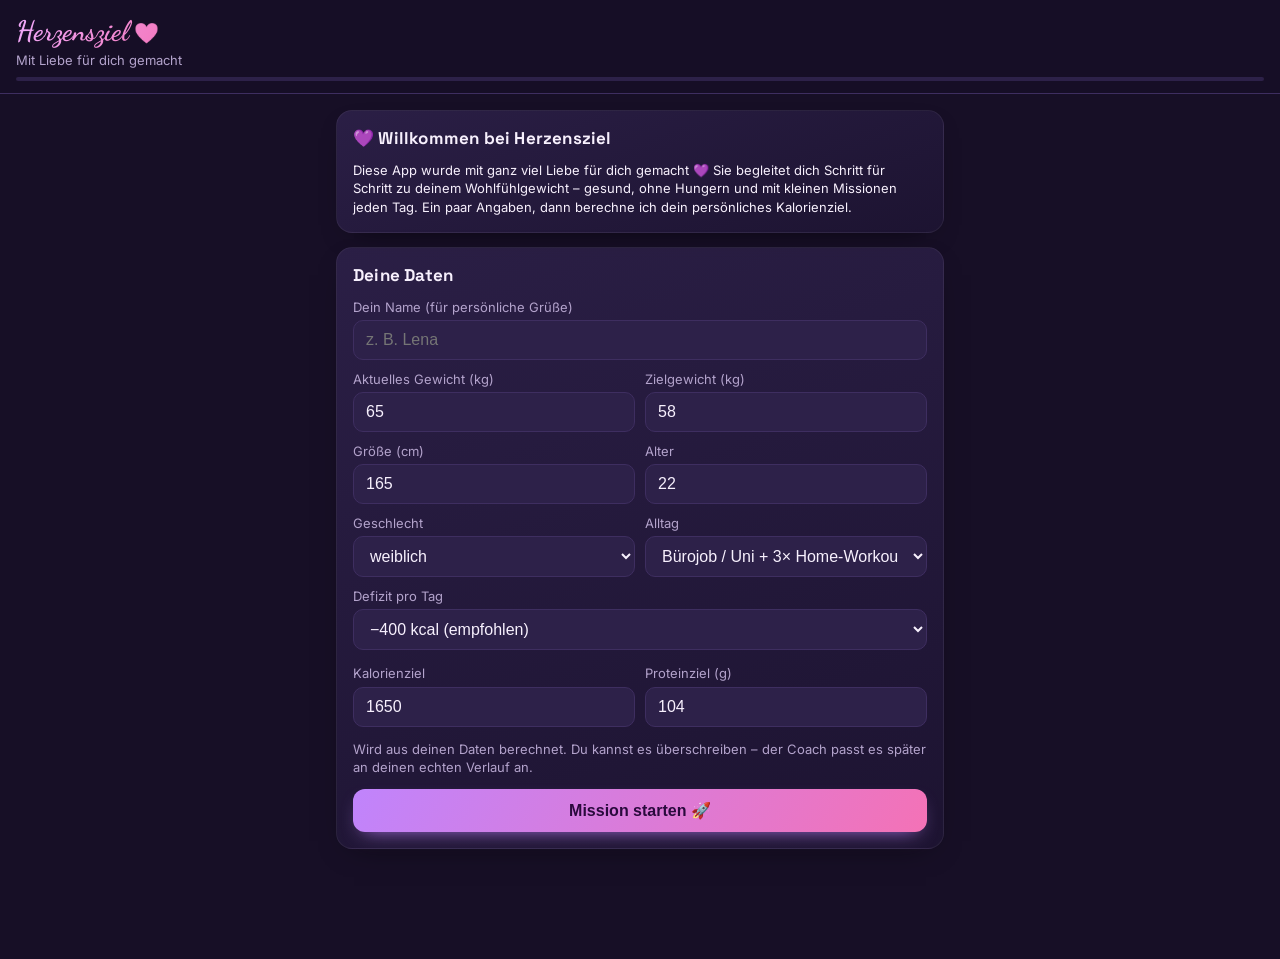
==== herz/index.html @ 56994a42 "Herzensziel: Schwester-App zum Abnehmen mit Herzballon, Home-Workouts, laktosefreien Rezepten und li" ====
<!doctype html>
<html lang="de">
<head>
  <meta charset="utf-8">
  <meta name="viewport" content="width=device-width, initial-scale=1, viewport-fit=cover">
  <meta name="theme-color" content="#170f26">
  <meta name="apple-mobile-web-app-capable" content="yes">
  <meta name="apple-mobile-web-app-status-bar-style" content="black-translucent">
  <meta name="apple-mobile-web-app-title" content="Herzensziel">
  <title>Herzensziel</title>
  <link rel="manifest" href="manifest.webmanifest">
  <link rel="icon" href="icons/icon.svg" type="image/svg+xml">
  <link rel="apple-touch-icon" href="icons/icon-180.png">
  <link rel="preconnect" href="https://fonts.googleapis.com">
  <link rel="preconnect" href="https://fonts.gstatic.com" crossorigin>
  <link rel="stylesheet" href="https://fonts.googleapis.com/css2?family=Dancing+Script:wght@700&family=Inter:wght@400;500;600;700&family=Space+Grotesk:wght@500;600;700&display=swap">
  <link rel="stylesheet" href="style.css">
</head>
<body>
  <header class="top">
    <div>
      <div class="brand">Herzensziel</div>
      <div class="sub" id="levelLine"></div>
    </div>
    <div class="streak" id="streakBadge" title="Tage in Folge im Kalorienziel"></div>
    <div class="xpbar"><i id="xpFill"></i></div>
  </header>
  <div class="aurora" aria-hidden="true"><span></span><span></span><span></span></div>
  <div class="hearts-bg" aria-hidden="true"><span>♥</span><span>♥</span><span>♥</span><span>♥</span><span>♥</span><span>♥</span></div>

  <main id="view"></main>

  <nav class="tabs" id="tabs">
    <button data-tab="today" class="active"><span>☀️</span>Heute</button>
    <button data-tab="training"><span>🧘‍♀️</span>Workout</button>
    <button data-tab="food"><span>🍽️</span>Essen</button>
    <button data-tab="progress"><span>📈</span>Fortschritt</button>
    <button data-tab="settings"><span>⚙️</span>Setup</button>
  </nav>

  <div class="toast" id="toast"></div>
  <script src="fx.js"></script>
  <script src="holo.js"></script>
  <script src="food.js"></script>
  <script src="motivation.js"></script>
  <script src="stats.js"></script>
  <script src="app.js"></script>
</body>
</html>
---- herz/style.css ----
:root {
  --bg: #170f26;
  --card: #221839;
  --card2: #2d2149;
  --line: #3e2e60;
  --text: #f7f0fd;
  --muted: #b3a3cc;
  --accent: #c084fc;
  --accent-dim: #5b2f80;
  --warn: #ffb547;
  --bad: #ff6b6b;
  --gold: #ffd166;
  --radius: 16px;
}

* { box-sizing: border-box; -webkit-tap-highlight-color: transparent; }
html, body { margin: 0; background: var(--bg); color: var(--text); }
body {
  font-family: -apple-system, BlinkMacSystemFont, "Segoe UI", Roboto, sans-serif;
  font-size: 16px;
  line-height: 1.4;
  padding-bottom: calc(80px + env(safe-area-inset-bottom));
}

.top {
  position: sticky; top: 0; z-index: 5;
  display: flex; justify-content: space-between; align-items: center;
  padding: calc(12px + env(safe-area-inset-top)) 16px 12px;
  background: rgba(23, 15, 38, .92);
  backdrop-filter: blur(8px);
  border-bottom: 1px solid var(--line);
}
.brand { font-weight: 800; font-size: 20px; letter-spacing: .3px; }
.sub { color: var(--muted); font-size: 13px; }
.streak {
  background: var(--card2); border-radius: 999px; padding: 6px 12px;
  font-weight: 700; font-size: 15px;
}

main { padding: 16px; max-width: 640px; margin: 0 auto; }

.card {
  background: var(--card); border-radius: var(--radius);
  padding: 16px; margin-bottom: 14px; border: 1px solid var(--line);
}
.card h2 { margin: 0 0 10px; font-size: 17px; }
.card h3 { margin: 14px 0 6px; font-size: 15px; color: var(--muted); }
.muted { color: var(--muted); font-size: 14px; }
.small { font-size: 13px; }
.row { display: flex; gap: 10px; align-items: center; }
.row > * { flex: 1; }
.spread { display: flex; justify-content: space-between; align-items: center; gap: 8px; }

/* Hero / Fortschrittsring */
.hero { display: flex; gap: 16px; align-items: center; }
.ring { width: 120px; height: 120px; flex: none; }
.ring text { fill: var(--text); font-weight: 800; }
.hero .big { font-size: 30px; font-weight: 800; }
.quote { font-style: italic; color: var(--muted); font-size: 14px; margin-top: 8px; }

/* Balken */
.bar { height: 12px; background: var(--card2); border-radius: 999px; overflow: hidden; margin: 6px 0 2px; }
.bar > i { display: block; height: 100%; background: var(--accent); border-radius: 999px; transition: width .4s; }
.bar.warn > i { background: var(--warn); }

/* Checkliste */
.check {
  display: flex; align-items: center; gap: 12px;
  padding: 12px 4px; border-bottom: 1px solid var(--line); cursor: pointer; user-select: none;
}
.check:last-child { border-bottom: 0; }
.check .box {
  width: 26px; height: 26px; border-radius: 8px; border: 2px solid var(--line);
  flex: none; display: grid; place-items: center; font-size: 16px; transition: all .15s;
}
.check.done .box { background: var(--accent); border-color: var(--accent); color: #2a0a3d; }
.check.done .label { color: var(--muted); text-decoration: line-through; }
.check .label { flex: 1; }
.check .xp { color: var(--gold); font-size: 12px; font-weight: 700; }
.check.auto { cursor: default; }

/* Formulare */
input, select {
  width: 100%; background: var(--card2); color: var(--text);
  border: 1px solid var(--line); border-radius: 10px; padding: 10px 12px; font-size: 16px;
}
label.f { display: block; font-size: 13px; color: var(--muted); margin: 10px 0 4px; }
button.btn {
  background: var(--accent); color: #2a0a3d; border: 0; border-radius: 12px;
  padding: 12px 16px; font-weight: 700; font-size: 16px; width: 100%; cursor: pointer;
}
button.btn.ghost { background: var(--card2); color: var(--text); border: 1px solid var(--line); }
button.btn.small { width: auto; padding: 8px 12px; font-size: 14px; }
button.btn:disabled { opacity: .45; }

/* Training */
.days { display: flex; gap: 8px; overflow-x: auto; padding-bottom: 4px; margin-bottom: 12px; }
.days button {
  flex: none; background: var(--card2); color: var(--text); border: 1px solid var(--line);
  border-radius: 999px; padding: 8px 14px; font-size: 14px; font-weight: 600;
}
.days button.active { background: var(--accent); color: #2a0a3d; border-color: var(--accent); }
.ex { border-bottom: 1px solid var(--line); padding: 12px 0; }
.ex:last-child { border-bottom: 0; }
.ex .name { font-weight: 700; }
.sets { display: flex; gap: 6px; margin-top: 8px; flex-wrap: wrap; }
.sets .set {
  width: 38px; height: 38px; border-radius: 10px; border: 2px solid var(--line);
  background: var(--card2); color: var(--muted); font-weight: 700; cursor: pointer;
}
.sets .set.done { background: var(--accent); border-color: var(--accent); color: #2a0a3d; }
.ex .kg { display: flex; gap: 8px; align-items: center; margin-top: 8px; }
.ex .kg input { width: 90px; flex: none; padding: 6px 8px; }

/* Kalender-Heatmap */
.weekgrid { display: grid; grid-template-columns: repeat(7, 1fr); gap: 4px; }
.weekgrid div { aspect-ratio: 1; border-radius: 6px; background: var(--card2); font-size: 10px; display: grid; place-items: center; color: var(--muted); }
.weekgrid .l1 { background: #4a2a6e; color: var(--text); }
.weekgrid .l2 { background: #8b4fc9; color: var(--text); }
.weekgrid .l3 { background: var(--accent); color: #2a0a3d; }

/* Abzeichen */
.badges { display: grid; grid-template-columns: repeat(5, 1fr); gap: 8px; }
.badge {
  background: var(--card2); border-radius: 12px; padding: 8px 2px; text-align: center;
  font-size: 12px; color: var(--muted); border: 1px solid var(--line);
}
.badge b { display: block; font-size: 15px; }
.badge.got { border-color: var(--gold); color: var(--gold); background: #2b2614; }

.chart { width: 100%; height: auto; display: block; }
.chart .grid { stroke: var(--line); stroke-width: 1; }
.chart .goal { stroke: var(--gold); stroke-dasharray: 5 5; stroke-width: 1.5; }
.chart .raw { fill: var(--muted); }
.chart .avg { fill: none; stroke: var(--accent); stroke-width: 3; stroke-linejoin: round; stroke-linecap: round; }
.chart text { fill: var(--muted); font-size: 11px; }

.coach { border-left: 4px solid var(--accent); }
.coach.warn { border-left-color: var(--warn); }

.list { margin: 0; padding-left: 20px; }
.list li { margin: 6px 0; }

.loglist { max-height: 220px; overflow-y: auto; }
.loglist .spread { padding: 6px 0; border-bottom: 1px solid var(--line); font-size: 14px; }
.x { background: none; border: 0; color: var(--bad); font-size: 18px; cursor: pointer; }

code, .code { background: var(--card2); border-radius: 6px; padding: 2px 6px; font-size: 13px; word-break: break-all; }
ol.steps li { margin: 6px 0; }

/* Navigation */
.tabs {
  position: fixed; bottom: 0; left: 0; right: 0; z-index: 5;
  display: flex; background: rgba(34, 24, 57, .97); border-top: 1px solid var(--line);
  padding-bottom: env(safe-area-inset-bottom);
}
.tabs button {
  flex: 1; background: none; border: 0; color: var(--muted); padding: 8px 0 10px;
  font-size: 12px; font-weight: 600; display: flex; flex-direction: column; align-items: center; gap: 2px;
}
.tabs button span { font-size: 20px; filter: grayscale(1); opacity: .7; }
.tabs button.active { color: var(--accent); }
.tabs button.active span { filter: none; opacity: 1; }

.toast {
  position: fixed; left: 50%; bottom: calc(90px + env(safe-area-inset-bottom));
  transform: translateX(-50%) translateY(20px); opacity: 0; pointer-events: none;
  background: var(--gold); color: #2b2000; font-weight: 700; padding: 10px 16px;
  border-radius: 999px; transition: all .25s; z-index: 10; max-width: 90vw; text-align: center;
}
.toast.show { opacity: 1; transform: translateX(-50%) translateY(0); }

/* ---------- Muskel-Hologramm ---------- */
.holo-card { background: radial-gradient(ellipse at 50% 60%, #2e1748 0%, var(--card) 70%); overflow: hidden; }
.holo-stage { perspective: 800px; margin: 8px 0 0; }
.holo { width: 100%; height: auto; display: block; animation: holoFloat 6s ease-in-out infinite; transform-origin: 50% 90%; }
.holo-body { fill: rgba(244, 114, 182, .07); }
.holo-edge { fill: none; stroke: #f472b6; stroke-width: 1.4; filter: drop-shadow(0 0 3px #f472b6) drop-shadow(0 0 8px rgba(244, 114, 182, .6)); }
.holo-base { fill: url(#baseGrad); }
.holo-label { fill: #f472b6; font-size: 11px; letter-spacing: 3px; opacity: .8; }
.mu { fill: rgba(244, 114, 182, .10); stroke: rgba(244, 114, 182, .45); stroke-width: .8; transition: fill .4s; }
.mu.hot {
  fill: rgba(255, 45, 45, var(--heat)); stroke: rgba(255, 140, 140, .9);
  filter: drop-shadow(0 0 4px rgba(255, 40, 40, var(--heat)));
  animation: pulse 2.4s ease-in-out infinite;
}
.holo-scan { fill: url(#scanGrad); animation: scan 3.5s linear infinite; }
@keyframes scan { from { transform: translateY(0); } to { transform: translateY(480px); } }
@keyframes holoFloat {
  0%, 100% { transform: rotateY(-8deg) translateY(0); }
  50% { transform: rotateY(8deg) translateY(-4px); }
}
@keyframes pulse { 50% { opacity: .75; } }
@media (prefers-reduced-motion: reduce) { .holo, .holo-scan, .mu.hot { animation: none; } }

.seg { display: flex; background: var(--card2); border-radius: 999px; padding: 3px; }
.seg button { background: none; border: 0; color: var(--muted); padding: 6px 12px; border-radius: 999px; font-size: 13px; font-weight: 600; }
.seg button.on { background: #f472b6; color: #2a0a3d; }

.holo-legend { display: flex; flex-wrap: wrap; gap: 6px 12px; margin-top: 10px; font-size: 13px; }
.holo-legend span { display: inline-flex; align-items: center; gap: 6px; }
.holo-legend i { width: 12px; height: 12px; border-radius: 3px; background: rgba(255, 45, 45, var(--heat)); box-shadow: 0 0 6px rgba(255, 40, 40, .6); }

/* ---------- Essen ---------- */
details.recipe { background: var(--card2); border-radius: 12px; padding: 10px 12px; margin: 8px 0; border: 1px solid var(--line); }
details.recipe summary { cursor: pointer; list-style: none; }
details.recipe summary::-webkit-details-marker { display: none; }
details.recipe[open] summary { margin-bottom: 6px; }
details.recipe h4 { margin: 10px 0 4px; font-size: 13px; color: var(--muted); text-transform: uppercase; letter-spacing: .5px; }
details.recipe .btn { margin-top: 10px; }
.tag { font-size: 11px; color: var(--muted); border: 1px solid var(--line); border-radius: 999px; padding: 2px 8px; flex: none; }
.meal { border-bottom: 1px solid var(--line); padding-bottom: 6px; }
.meal:last-of-type { border-bottom: 0; }
.meal .check { border: 0; padding: 8px 0 0; }
.meal.done details.recipe { opacity: .55; }
.shop { columns: 2; column-gap: 20px; }
.shop li { break-inside: avoid; }
.tabs button { font-size: 11px; }

/* =========================================================
   Design-Upgrade: Schrift, Hintergrund, Animationen, Bilder
   ========================================================= */
:root {
  --grad: linear-gradient(120deg, #c084fc 0%, #f472b6 100%);
  --grad-warm: linear-gradient(120deg, #ffd166 0%, #ff8a5c 100%);
  --font-display: "Space Grotesk", "Inter", system-ui, sans-serif;
  --font-body: "Inter", -apple-system, BlinkMacSystemFont, "Segoe UI", Roboto, sans-serif;
}
body { font-family: var(--font-body); overflow-x: hidden; }
.brand, .card h2, .big, .pct-chip, .hero .big { font-family: var(--font-display); }
.brand { background: var(--grad); -webkit-background-clip: text; background-clip: text; color: transparent; }
.card h2 { letter-spacing: .2px; }

/* Lebendiger Hintergrund: langsam treibende Farbflecken */
.aurora { position: fixed; inset: 0; z-index: -1; overflow: hidden; pointer-events: none; }
.aurora span { position: absolute; width: 60vmax; height: 60vmax; border-radius: 50%; filter: blur(70px); opacity: .18; animation: drift 24s ease-in-out infinite alternate; }
.aurora span:nth-child(1) { background: #c084fc; top: -25vmax; left: -20vmax; }
.aurora span:nth-child(2) { background: #f472b6; top: 30vh; right: -30vmax; animation-delay: -8s; animation-duration: 30s; }
.aurora span:nth-child(3) { background: #e879f9; bottom: -30vmax; left: 10vw; opacity: .12; animation-delay: -16s; animation-duration: 36s; }
@keyframes drift { to { transform: translate(8vmax, 6vmax) scale(1.15); } }

.card {
  background: linear-gradient(160deg, rgba(45, 32, 72, .92), rgba(30, 20, 50, .92));
  border: 1px solid rgba(255, 255, 255, .06);
  box-shadow: 0 10px 30px -18px rgba(0, 0, 0, .8);
  backdrop-filter: blur(6px);
}

/* XP-Leiste im Header */
.top { flex-wrap: wrap; }
.xpbar { flex-basis: 100%; height: 4px; background: var(--card2); border-radius: 999px; margin-top: 8px; overflow: hidden; }
.xpbar i { display: block; height: 100%; width: 0; background: var(--grad-warm); border-radius: 999px; transition: width .8s cubic-bezier(.2, .8, .2, 1); box-shadow: 0 0 10px #ffd166; }
.flame { display: inline-block; animation: flicker 1.6s ease-in-out infinite; transform-origin: 50% 90%; }
@keyframes flicker { 0%, 100% { transform: scale(1) rotate(-3deg); } 30% { transform: scale(1.12) rotate(3deg); } 60% { transform: scale(.95) rotate(-1deg); } }

/* Seitenwechsel: Karten gleiten nacheinander herein */
#view.enter > * { animation: rise .5s cubic-bezier(.2, .8, .2, 1) both; }
#view.enter > *:nth-child(2) { animation-delay: .06s; }
#view.enter > *:nth-child(3) { animation-delay: .12s; }
#view.enter > *:nth-child(4) { animation-delay: .18s; }
#view.enter > *:nth-child(5) { animation-delay: .24s; }
#view.enter > *:nth-child(n+6) { animation-delay: .3s; }
@keyframes rise { from { opacity: .01; transform: translateY(14px); } to { opacity: 1; transform: none; } }
#view.enter .bar > i, #view.enter .xpbar i { animation: grow 1s cubic-bezier(.2, .8, .2, 1) both .2s; transform-origin: left; }
@keyframes grow { from { transform: scaleX(0); } to { transform: scaleX(1); } }

/* Balken mit Glanz */
.bar > i { background: var(--grad); position: relative; overflow: hidden; }
.bar > i::after { content: ""; position: absolute; inset: 0; background: linear-gradient(90deg, transparent, rgba(255, 255, 255, .35), transparent); transform: translateX(-100%); animation: shine 2.8s ease-in-out infinite 1s; }
.bar.warn > i { background: var(--grad-warm); }
.bar.thin { height: 6px; margin: 0 0 6px; }
@keyframes shine { 60%, 100% { transform: translateX(100%); } }

/* Hero mit Bergpfad */
.hero-card { background: linear-gradient(170deg, #3a2160 0%, #28173f 55%, #1d1230 100%); position: relative; overflow: hidden; }
.hero-top { display: flex; justify-content: space-between; align-items: flex-start; gap: 12px; }
.eyebrow { text-transform: uppercase; letter-spacing: 1.6px; font-size: 11px; font-weight: 700; color: #f472b6; }
.hero-card .big { font-size: 44px; font-weight: 700; line-height: 1.05; margin: 4px 0; font-variant-numeric: tabular-nums; }
.hero-card .big small { font-size: 20px; color: var(--muted); font-weight: 600; }
.pct-chip { flex: none; background: var(--grad); color: #2a0a3d; font-weight: 700; font-size: 20px; border-radius: 14px; padding: 8px 12px; box-shadow: 0 6px 20px -6px rgba(192, 132, 252, .7); }
.scene { width: 100%; height: auto; display: block; margin-top: 8px; overflow: visible; }
.scene .star { fill: #e8f4ff; animation: twinkle 3s ease-in-out infinite; }
@keyframes twinkle { 50% { opacity: .2; } }
.scene .sun-glow { animation: glow 5s ease-in-out infinite; transform-box: fill-box; transform-origin: center; }
@keyframes glow { 50% { transform: scale(1.25); opacity: .7; } }
.scene .sunwrap, .scene .moonwrap { transition: transform 1.5s ease; }
.scene .rays line { stroke: var(--ray, #fff1a8); stroke-width: 1.6; stroke-linecap: round; opacity: .7; }
.scene .rays { animation: spin 24s linear infinite; }
.phase-evening .rays line { stroke: #ff9a5a; }
@keyframes spin { to { transform: rotate(360deg); } }
.scene .phase-chip rect { fill: rgba(6, 12, 24, .45); }
.scene .phase-chip text { fill: #fff; font-size: 7.5px; font-weight: 600; font-family: var(--font-body); }

/* Morgen: Vögel ziehen über den Himmel */
.scene .birds { animation: fly 16s linear infinite; }
.scene .bird { fill: none; stroke: #2b2440; stroke-width: 1.3; stroke-linecap: round; animation: flap .5s ease-in-out infinite alternate; transform-box: fill-box; transform-origin: center; }
@keyframes fly { from { transform: translateX(-40px); } to { transform: translateX(380px) translateY(-14px); } }
@keyframes flap { to { transform: scaleY(.35); } }
/* Tag: Wolken treiben */
.scene .cloud { fill: rgba(255, 255, 255, .85); }
.scene .clouds .c1 { animation: drift1 45s linear infinite; }
.scene .clouds .c2 { animation: drift1 60s linear infinite -20s; opacity: .7; }
.scene .clouds .c3 { animation: drift1 52s linear infinite -35s; }
.scene .clouds > g { transform-box: view-box; }
@keyframes drift1 { from { translate: -80px 0; } to { translate: 340px 0; } }
/* Abend: Glühwürmchen */
.scene .firefly { fill: #ffe27a; filter: drop-shadow(0 0 3px #ffd166); animation: float 4s ease-in-out infinite; }
@keyframes float { 0%, 100% { opacity: .1; transform: translate(0, 0); } 50% { opacity: 1; transform: translate(6px, -8px); } }
/* Nacht: Sternschnuppe */
.scene .shooting line { stroke: #fff; stroke-width: 1.4; stroke-linecap: round; filter: drop-shadow(0 0 3px #fff); }
.scene .shooting { opacity: 0; animation: shoot 7s ease-in infinite 1.5s; }
@keyframes shoot { 0% { opacity: 0; transform: translate(40px, 14px) rotate(20deg); } 3% { opacity: 1; } 12% { opacity: 0; transform: translate(200px, 74px) rotate(20deg); } 100% { opacity: 0; transform: translate(200px, 74px) rotate(20deg); } }
.scene .trail-bg { fill: none; stroke: rgba(232, 238, 244, .25); stroke-width: 2; stroke-dasharray: 3 4; stroke-linejoin: round; }
.scene .trail { fill: none; stroke: url(#trailGrad); stroke-width: 3.5; stroke-linecap: round; stroke-linejoin: round;
  stroke-dasharray: var(--walked) 999; filter: drop-shadow(0 0 4px rgba(192, 132, 252, .8)); }
#view.enter .scene .trail { animation: walk 1.6s cubic-bezier(.3, .7, .2, 1) both .2s; }
@keyframes walk { from { stroke-dasharray: 0 999; } }
.scene .ms circle { fill: #24163a; stroke: rgba(232, 238, 244, .5); stroke-width: 1.2; }
.scene .ms text { fill: rgba(232, 238, 244, .55); font-size: 7px; font-weight: 600; font-family: var(--font-body); }
.scene .ms.got circle { fill: #ffd166; stroke: #ffd166; }
.scene .ms.got text { fill: #ffd166; }
.scene .me { transform: translate(var(--mx), var(--my)); }
#view.enter .scene .me { animation: arrive 1.6s cubic-bezier(.3, .7, .2, 1) both .2s; }
@keyframes arrive { from { transform: translate(62px, 146px); } }
.scene .me-dot { fill: #fff; stroke: #c084fc; stroke-width: 3; }
.scene .me-pulse { fill: #c084fc; opacity: .5; animation: ping 2s ease-out infinite; transform-box: fill-box; transform-origin: center; }
@keyframes ping { from { transform: scale(.8); opacity: .6; } to { transform: scale(2.6); opacity: 0; } }
.scene .flag-cloth { animation: wave 1.2s ease-in-out infinite; transform-origin: 0 -12px; transform-box: view-box; }
@keyframes wave { 50% { transform: skewY(8deg) scaleX(.85); } }
.scene .goal-label { fill: #ffd166; font-size: 10px; font-weight: 700; font-family: var(--font-display); }
.scene .start-label { fill: var(--muted); font-size: 8px; font-family: var(--font-body); }
.quote { border-left: 3px solid #f472b6; padding-left: 10px; margin-top: 10px; }

/* Abhaken: Pop-Effekt */
.check .box { transition: transform .2s, background .2s, border-color .2s; }
.check:active .box { transform: scale(.85); }
.check.done .box { background: var(--grad); border-color: transparent; box-shadow: 0 0 12px rgba(192, 132, 252, .55); }
.check.pop .box, .sets .set.pop { animation: pop .35s cubic-bezier(.3, 1.6, .5, 1); }
@keyframes pop { 0% { transform: scale(.6); } 100% { transform: scale(1); } }
.sets .set { transition: transform .15s; }
.sets .set:active { transform: scale(.88); }
.sets .set.done { background: var(--grad); border-color: transparent; }

/* Knöpfe */
button.btn { background: var(--grad); transition: transform .15s, box-shadow .2s; box-shadow: 0 8px 20px -10px rgba(192, 132, 252, .9); }
button.btn:active { transform: scale(.97); }
button.btn.ghost { background: rgba(255, 255, 255, .04); box-shadow: none; }
#finish:not(:disabled) { position: relative; overflow: hidden; }
#finish:not(:disabled)::after { content: ""; position: absolute; inset: 0; background: linear-gradient(100deg, transparent 30%, rgba(255, 255, 255, .45) 50%, transparent 70%); transform: translateX(-100%); animation: shine 2.2s ease-in-out infinite; }

/* Navigation mit leuchtendem aktiven Tab */
.tabs { backdrop-filter: blur(12px); background: rgba(30, 20, 50, .88); }
.tabs button { position: relative; transition: color .2s; }
.tabs button.active::before { content: ""; position: absolute; top: 0; left: 30%; right: 30%; height: 3px; border-radius: 0 0 4px 4px; background: var(--grad); box-shadow: 0 0 10px #c084fc; }
.tabs button.active span { animation: bounce .4s cubic-bezier(.3, 1.6, .5, 1); }
@keyframes bounce { 0% { transform: translateY(4px) scale(.8); } 100% { transform: none; } }

/* Rezept-Bilder */
details.recipe summary.rsum { display: flex; gap: 12px; align-items: center; }
.rtxt { flex: 1; min-width: 0; }
.rimg { flex: none; width: 56px; height: 56px; border-radius: 14px; display: grid; place-items: center; font-size: 30px; position: relative; overflow: hidden; box-shadow: inset 0 0 0 1px rgba(255, 255, 255, .12); transition: transform .3s; }
.rimg::after { content: ""; position: absolute; inset: 0; background: radial-gradient(circle at 30% 25%, rgba(255, 255, 255, .35), transparent 55%); }
details.recipe[open] .rimg { transform: rotate(-6deg) scale(1.08); }
.cat-shake { background: linear-gradient(135deg, #e879f9, #ff6b9a); }
.cat-breakfast { background: linear-gradient(135deg, #ffd166, #ff8a5c); }
.cat-main { background: linear-gradient(135deg, #ff8a5c, #e8475f); }
.cat-snack { background: linear-gradient(135deg, #c084fc, #2bb3c0); }
details.recipe { transition: border-color .2s, transform .2s; }
details.recipe:hover { border-color: rgba(244, 114, 182, .35); }
details.recipe[open] > :not(summary) { animation: rise .35s ease both; }

/* Konfetti-Ebene */
.confetti { position: fixed; inset: 0; width: 100vw; height: 100vh; pointer-events: none; z-index: 50; }
.toast { box-shadow: 0 10px 30px -8px rgba(255, 209, 102, .6); }
.toast.show { animation: tada .5s cubic-bezier(.3, 1.6, .5, 1); }
@keyframes tada { from { transform: translateX(-50%) scale(.7); } to { transform: translateX(-50%) scale(1); } }

/* Abzeichen glänzen */
.badge.got { background: linear-gradient(140deg, #3a3018, #2b2614); box-shadow: 0 0 14px -4px rgba(255, 209, 102, .7); }
.chart .avg { stroke: url(#chartGrad); }
#view.enter .chart .avg { stroke-dasharray: 2000; animation: draw 1.6s ease both; }
@keyframes draw { from { stroke-dashoffset: 2000; } to { stroke-dashoffset: 0; } }

@media (prefers-reduced-motion: reduce) {
  *, *::before, *::after { animation: none !important; transition: none !important; }
}

/* ---------- Prognose-Karte ---------- */
.forecast { background: linear-gradient(160deg, rgba(58, 36, 92, .95), rgba(32, 20, 52, .95)); border-color: rgba(167, 139, 250, .25); }
.forecast .eyebrow { color: #c4b5fd; }
.fc-date { font-family: var(--font-display); font-size: 30px; font-weight: 700; margin: 4px 0 2px; background: linear-gradient(120deg, #fff, #c4b5fd); -webkit-background-clip: text; background-clip: text; color: transparent; text-wrap: balance; }
.fc-date.warn { background: var(--grad-warm); -webkit-background-clip: text; background-clip: text; }
.fc-chips { display: grid; grid-template-columns: repeat(3, 1fr); gap: 8px; margin-top: 12px; }
.fc-chip { background: rgba(255, 255, 255, .05); border: 1px solid rgba(255, 255, 255, .07); border-radius: 12px; padding: 8px; min-width: 0; }
.fc-chip span { display: block; font-size: 11px; color: var(--muted); }
.fc-chip b { font-size: 14px; font-variant-numeric: tabular-nums; }
.fc-chip.q-top { border-color: rgba(192, 132, 252, .5); }
.fc-chip.q-mid { border-color: rgba(255, 209, 102, .5); }
.fc-chip.q-low { border-color: rgba(255, 107, 107, .5); }
.fc-compare { margin-top: 14px; }
.fc-row { display: flex; justify-content: space-between; gap: 8px; font-size: 13px; margin-top: 8px; }
.fc-row span { color: var(--muted); }
.qdot { display: inline-block; width: 8px; height: 8px; border-radius: 50%; margin-right: 4px; vertical-align: middle; }
.qdot.q-top { background: #c084fc; box-shadow: 0 0 6px #c084fc; }
.qdot.q-mid { background: #ffd166; box-shadow: 0 0 6px #ffd166; }
.qdot.q-low { background: #ff6b6b; box-shadow: 0 0 6px #ff6b6b; }
.qdot.q-new { background: #f472b6; box-shadow: 0 0 6px #f472b6; }
.fc-chip.q-new { border-color: rgba(244, 114, 182, .45); }

/* ---------- Motivations-Coach ---------- */
.coach-banner { display: flex; gap: 12px; align-items: flex-start; background: linear-gradient(135deg, rgba(192, 132, 252, .16), rgba(244, 114, 182, .10) 60%, rgba(34, 24, 57, .9)); border-color: rgba(192, 132, 252, .3); }
.cb-avatar { flex: none; width: 46px; height: 46px; border-radius: 14px; display: grid; place-items: center; font-size: 24px; background: rgba(255, 255, 255, .08); box-shadow: inset 0 0 0 1px rgba(255, 255, 255, .1); animation: wobble 3.5s ease-in-out infinite; }
@keyframes wobble { 0%, 100% { transform: rotate(0); } 8% { transform: rotate(-10deg) scale(1.08); } 16% { transform: rotate(8deg); } 24% { transform: rotate(0); } }
.cb-body { min-width: 0; }
.cb-greet { font-family: var(--font-display); font-weight: 700; font-size: 16px; }
.cb-text { font-size: 14px; line-height: 1.45; margin-top: 2px; color: #efe2fb; }
.cb-text b { color: #fff; }
#view.enter .cb-text { animation: rise .6s ease both .25s; }
.quote { cursor: pointer; display: flex; gap: 8px; justify-content: space-between; align-items: flex-start; user-select: none; }
.quote .qhint { font-style: normal; color: #f472b6; font-size: 16px; opacity: .7; transition: transform .4s; }
.quote:active .qhint { transform: rotate(180deg); }
.quote.swap .qtext { animation: rise .45s ease both; }

/* ---------- Statistiken ---------- */
.kchart { width: 100%; height: auto; display: block; overflow: visible; }
.kchart .kbar { fill: rgba(244, 114, 182, .35); transition: fill .2s; }
.kchart .kbar.ok { fill: #c084fc; }
.kchart g.hl .kbar, .kchart g:hover .kbar { fill: #ffd166; }
.kchart text { fill: var(--muted); font-size: 10px; font-family: var(--font-body); }
.kchart .target, .kchart .target-label { pointer-events: none; }
.kchart .target { stroke: #ffd166; stroke-width: 1.2; stroke-dasharray: 4 4; }
.kchart .target-label { fill: #ffd166; font-size: 9px; font-weight: 700; stroke: #221839; stroke-width: 4px; paint-order: stroke; stroke-linejoin: round; }
#view.enter .kchart .kbar { animation: barUp .7s cubic-bezier(.2, .8, .2, 1) both .15s; transform-box: fill-box; transform-origin: bottom; }
@keyframes barUp { from { transform: scaleY(0); } }

.hbars { display: grid; gap: 6px; }
.hbar { display: grid; grid-template-columns: 28px 1fr 46px; align-items: center; gap: 8px; font-size: 13px; }
.hbar span.wide { white-space: nowrap; overflow: hidden; text-overflow: ellipsis; }
.hbars:has(.wide) .hbar { grid-template-columns: 120px 1fr 32px; }
.hbar b { text-align: right; font-variant-numeric: tabular-nums; }
.hbar .track { height: 10px; background: var(--card2); border-radius: 999px; overflow: hidden; }
.hbar .track i { display: block; height: 100%; background: var(--grad); border-radius: 999px; }
.hbar.weak .track i { background: linear-gradient(90deg, #ff6b6b, #ff8a5c); }
.hbar.weak span { color: #ff8a8a; }
.hbar.hl, .hbar:hover { color: #fff; }
#view.enter .hbar .track i { animation: grow .9s cubic-bezier(.2, .8, .2, 1) both .2s; transform-origin: left; }

.lifts { display: grid; gap: 2px; }
.lift { display: grid; grid-template-columns: 1fr 70px 84px; gap: 10px; align-items: center; padding: 8px 0; border-bottom: 1px solid var(--line); }
.lift:last-child { border-bottom: 0; }
.lift-name { font-size: 14px; min-width: 0; }
.lift-val { text-align: right; }
.lift-val b { display: block; font-variant-numeric: tabular-nums; }
.lift-val small { color: var(--muted); font-size: 12px; }
.lift-val small.up { color: #c084fc; font-weight: 700; }
.spark { width: 70px; height: 22px; }
.spark polyline { fill: none; stroke: #f472b6; stroke-width: 2; stroke-linejoin: round; stroke-linecap: round; }
.spark circle { fill: #f472b6; }

.records { display: grid; grid-template-columns: repeat(4, 1fr); gap: 8px; }
.rec { background: rgba(255, 255, 255, .04); border: 1px solid rgba(255, 255, 255, .06); border-radius: 12px; padding: 10px 4px; text-align: center; min-width: 0; }
.rec-i { display: block; font-size: 20px; }
.rec b { display: block; font-size: 14px; margin-top: 2px; font-variant-numeric: tabular-nums; }
.rec small { color: var(--muted); font-size: 10.5px; }
@media (max-width: 380px) { .records { grid-template-columns: repeat(2, 1fr); } }

.tip { position: fixed; z-index: 60; transform: translate(-50%, -100%); background: #1a0f2b; color: #fff; border: 1px solid rgba(255, 255, 255, .15); padding: 6px 10px; border-radius: 8px; font-size: 13px; font-weight: 600; pointer-events: none; opacity: 0; transition: opacity .15s; white-space: nowrap; }
.tip.show { opacity: 1; }

/* ---------- Wochenrückblick ---------- */
.recap-teaser { background: linear-gradient(135deg, rgba(167, 139, 250, .25), rgba(255, 107, 154, .15)); border-color: rgba(167, 139, 250, .45); animation: glowPulse 2.4s ease-in-out infinite; }
.recap-teaser.seen { animation: none; }
.recap-teaser .eyebrow { color: #c4b5fd; }
@keyframes glowPulse { 50% { box-shadow: 0 0 24px -4px rgba(167, 139, 250, .7); } }

.recap-list { display: grid; gap: 8px; }
.recap-item { display: flex; align-items: center; gap: 12px; width: 100%; text-align: left; background: rgba(255, 255, 255, .04); border: 1px solid var(--line); border-radius: 12px; padding: 10px 12px; color: var(--text); font: inherit; cursor: pointer; }
.recap-item:active { transform: scale(.98); }
.ri-main { flex: 1; display: flex; flex-direction: column; }
.ri-main small, .ri-side small { color: var(--muted); font-size: 12px; }
.ri-side { text-align: right; display: flex; flex-direction: column; font-weight: 700; font-variant-numeric: tabular-nums; }
.grade-mini { width: 34px; height: 34px; border-radius: 10px; display: grid; place-items: center; font-family: var(--font-display); font-weight: 700; font-size: 18px; flex: none; }

.overlay { position: fixed; inset: 0; z-index: 40; background: rgba(5, 9, 14, .7); backdrop-filter: blur(6px); display: flex; align-items: flex-end; justify-content: center; animation: fadeIn .25s ease both; }
.overlay.out { animation: fadeIn .25s ease reverse both; }
@keyframes fadeIn { from { opacity: 0; } }
.sheet { position: relative; width: 100%; max-width: 640px; max-height: 92vh; overflow-y: auto; background: linear-gradient(170deg, #2e1f4a, #1c1230); border: 1px solid rgba(255, 255, 255, .08); border-radius: 22px 22px 0 0; padding: 20px max(16px, env(safe-area-inset-left, 0px)) calc(20px + env(safe-area-inset-bottom, 0px)); animation: sheetUp .45s cubic-bezier(.2, .9, .2, 1) both; }
@keyframes sheetUp { from { transform: translateY(60px); opacity: .3; } }
.sheet h3 { margin: 18px 0 8px; font-size: 14px; color: var(--muted); }
.sheet-close { position: absolute; top: 14px; right: 14px; width: 36px; height: 36px; border-radius: 50%; border: 0; background: rgba(255, 255, 255, .08); color: var(--text); font-size: 16px; cursor: pointer; }
.recap-head { text-align: center; }
.recap-head .eyebrow { color: #c4b5fd; }
.grade { width: 96px; height: 96px; margin: 14px auto 6px; border-radius: 28px; display: grid; place-items: center; font-family: var(--font-display); font-size: 56px; font-weight: 700; animation: gradeIn .7s cubic-bezier(.3, 1.6, .5, 1) both .2s; }
@keyframes gradeIn { from { transform: scale(.3) rotate(-20deg); opacity: 0; } }
.recap-title { font-family: var(--font-display); font-size: 22px; font-weight: 700; }
.grade-A { background: var(--grad); color: #2a0a3d; box-shadow: 0 10px 30px -8px rgba(192, 132, 252, .8); }
.grade-B { background: linear-gradient(135deg, #f472b6, #e879f9); color: #2a0a3d; }
.grade-C { background: var(--grad-warm); color: #2b1a00; }
.grade-D { background: linear-gradient(135deg, #ff6b6b, #ff8a5c); color: #2b0606; }
.recap-grid { display: grid; grid-template-columns: repeat(3, 1fr); gap: 8px; margin-top: 16px; }
.rtile { background: rgba(255, 255, 255, .05); border-radius: 12px; padding: 10px 8px; min-width: 0; animation: rise .5s ease both; }
.rtile:nth-child(2) { animation-delay: .05s; } .rtile:nth-child(3) { animation-delay: .1s; } .rtile:nth-child(4) { animation-delay: .15s; } .rtile:nth-child(5) { animation-delay: .2s; } .rtile:nth-child(6) { animation-delay: .25s; }
.rtile span { display: block; font-size: 11px; color: var(--muted); }
.rtile b { display: block; font-size: 18px; font-family: var(--font-display); font-variant-numeric: tabular-nums; }
.rtile small { font-size: 11px; color: var(--muted); }
.sheet .kchart .kbar { animation: barUp .7s cubic-bezier(.2, .8, .2, 1) both .3s; transform-box: fill-box; transform-origin: bottom; }
button.btn.small.sync-btn { width: 100%; color: #2a0a3d; margin-top: 10px; background: linear-gradient(120deg, #e879f9, #f472b6); }
.kchart .kbar.steps { fill: #f472b6; }
.kchart .kbar.steps.high { fill: #ff8a5c; }


/* =========================================================
   Herzensziel: romantische Details
   ========================================================= */
:root { --font-script: "Dancing Script", "Brush Script MT", cursive; }
.brand { font-family: var(--font-script); font-size: 28px; font-weight: 700; letter-spacing: 0; background: linear-gradient(120deg, #f0abfc, #f472b6); -webkit-background-clip: text; background-clip: text; }
.brand::after { content: " 💜"; -webkit-text-fill-color: initial; font-size: 20px; }
.aurora span:nth-child(1) { background: #c084fc; }
.aurora span:nth-child(2) { background: #f472b6; }
.aurora span:nth-child(3) { background: #818cf8; }

/* Schwebende Herzen im Hintergrund */
.hearts-bg { position: fixed; inset: 0; z-index: -1; pointer-events: none; overflow: hidden; }
.hearts-bg span { position: absolute; bottom: -40px; color: #f472b6; opacity: 0; animation: heartRise 16s linear infinite; font-size: 18px; }
.hearts-bg span:nth-child(1) { left: 8%; animation-delay: 0s; }
.hearts-bg span:nth-child(2) { left: 22%; animation-delay: 4s; font-size: 12px; color: #c084fc; }
.hearts-bg span:nth-child(3) { left: 40%; animation-delay: 8s; font-size: 22px; }
.hearts-bg span:nth-child(4) { left: 58%; animation-delay: 2s; font-size: 14px; color: #e879f9; }
.hearts-bg span:nth-child(5) { left: 74%; animation-delay: 10s; }
.hearts-bg span:nth-child(6) { left: 90%; animation-delay: 6s; font-size: 12px; color: #c084fc; }
@keyframes heartRise { 0% { transform: translateY(0) rotate(-10deg); opacity: 0; } 10% { opacity: .35; } 90% { opacity: .2; } 100% { transform: translateY(-110vh) rotate(15deg); opacity: 0; } }

/* Herzballon-Szene */
.scene .ms path { fill: rgba(255, 255, 255, .25); stroke: rgba(255, 255, 255, .7); stroke-width: .8; }
.scene .ms text { fill: rgba(255, 255, 255, .8); font-size: 7px; }
.scene .ms.got path { fill: #f472b6; stroke: #fff; }
.scene .ms.got text { fill: #fff; font-weight: 700; }
.scene .trail-bg { stroke: rgba(255, 255, 255, .45); }
.scene .trail { filter: drop-shadow(0 0 4px rgba(244, 114, 182, .9)); }
.scene .balloon { animation: bob 3.2s ease-in-out infinite; transform-box: view-box; }
@keyframes bob { 0%, 100% { transform: translateY(0) rotate(-2deg); } 50% { transform: translateY(-4px) rotate(2deg); } }
.scene .envelope { fill: url(#balloonGrad); stroke: #fff; stroke-width: 1.2; filter: drop-shadow(0 3px 6px rgba(162, 28, 175, .55)); }
.scene .shine { fill: none; stroke: rgba(255, 255, 255, .7); stroke-width: 1.6; stroke-linecap: round; }
.scene .rope { stroke: rgba(255, 255, 255, .85); stroke-width: .8; }
.scene .basket { fill: #b07a4a; stroke: #7a4f2c; stroke-width: .8; }
.scene .me-pulse { fill: #f472b6; opacity: .4; animation: ping 2.4s ease-out infinite; transform-box: fill-box; transform-origin: center; }
.scene .mini-heart { fill: #fbcfe8; opacity: 0; animation: miniRise 3s ease-out infinite; }
.scene .mini-heart.h2 { animation-delay: 1.5s; fill: #f0abfc; }
@keyframes miniRise { 0% { opacity: 0; transform: translate(0, 6px); } 20% { opacity: 1; } 100% { opacity: 0; transform: translate(8px, -18px); } }
.scene .goal-glow { animation: glow 3s ease-in-out infinite; transform-box: fill-box; transform-origin: center; }
.scene .goal-heart { animation: beat 1.4s ease-in-out infinite; transform-box: fill-box; transform-origin: center; }
@keyframes beat { 0%, 100% { transform: scale(1); } 15% { transform: scale(1.25); } 30% { transform: scale(1); } 45% { transform: scale(1.15); } }
.scene .goal-label { fill: #fff; stroke: rgba(58, 33, 96, .7); stroke-width: 3px; paint-order: stroke; font-size: 9px; }
.scene .start-label { fill: #fff; opacity: .85; font-size: 7.5px; }
.scene .flower { fill: #fbcfe8; animation: sway 2.6s ease-in-out infinite; transform-box: fill-box; transform-origin: bottom; }
.scene .flower:nth-of-type(3n) { fill: #fde68a; }
.scene .flower:nth-of-type(3n+1) { fill: #f9a8d4; }
@keyframes sway { 50% { transform: rotate(8deg); } }
.scene .firefly { fill: #fbcfe8; filter: drop-shadow(0 0 3px #f472b6); }
.scene .phase-chip rect { fill: rgba(40, 16, 64, .45); }
.quote { border-left-color: #f472b6; }
.eyebrow { color: #f0abfc; }
.pct-chip { background: linear-gradient(120deg, #f0abfc, #f472b6); }
.kchart .kbar.over { fill: #fb7185; }
.kchart .kbar.steps { fill: rgba(244, 114, 182, .45); }
.kchart .kbar.steps.ok { fill: #c084fc; }
.check.done .box { box-shadow: 0 0 12px rgba(244, 114, 182, .55); }
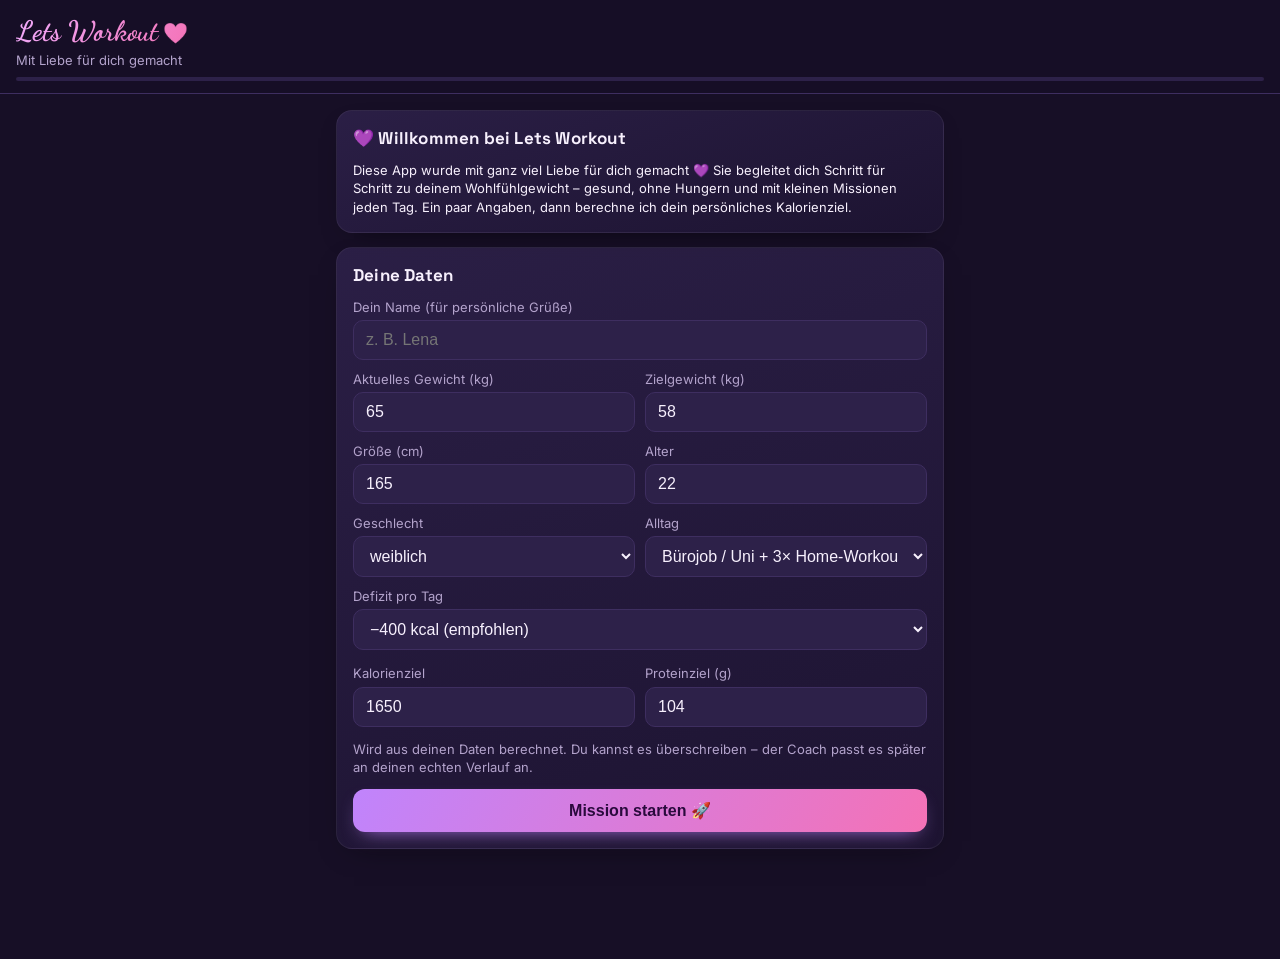
==== commit 1812e87e: "App der Freundin umbenannt in „Lets Workout“ Co-Authored-By: Claude Opus 5.5 <noreply@anthropic.com>" ====
--- a/herz/index.html
+++ b/herz/index.html
@@ -6,8 +6,8 @@
   <meta name="theme-color" content="#170f26">
   <meta name="apple-mobile-web-app-capable" content="yes">
   <meta name="apple-mobile-web-app-status-bar-style" content="black-translucent">
-  <meta name="apple-mobile-web-app-title" content="Herzensziel">
-  <title>Herzensziel</title>
+  <meta name="apple-mobile-web-app-title" content="Lets Workout">
+  <title>Lets Workout</title>
   <link rel="manifest" href="manifest.webmanifest">
   <link rel="icon" href="icons/icon.svg" type="image/svg+xml">
   <link rel="apple-touch-icon" href="icons/icon-180.png">
@@ -19,7 +19,7 @@
 <body>
   <header class="top">
     <div>
-      <div class="brand">Herzensziel</div>
+      <div class="brand">Lets Workout</div>
       <div class="sub" id="levelLine"></div>
     </div>
     <div class="streak" id="streakBadge" title="Tage in Folge im Kalorienziel"></div>
--- a/herz/style.css
+++ b/herz/style.css
@@ -565,3 +565,24 @@
 .kchart .kbar.steps { fill: rgba(244, 114, 182, .45); }
 .kchart .kbar.steps.ok { fill: #c084fc; }
 .check.done .box { box-shadow: 0 0 12px rgba(244, 114, 182, .55); }
+.holo-hair { fill: rgba(244, 114, 182, .22); stroke: #f472b6; stroke-width: 1.2; filter: drop-shadow(0 0 3px #f472b6); }
+
+/* ---------- 💌 Liebesbrief ---------- */
+.love { cursor: pointer; background: linear-gradient(160deg, rgba(244, 114, 182, .22), rgba(192, 132, 252, .14)); border-color: rgba(244, 114, 182, .4); text-align: center; overflow: hidden; }
+.love:not(.open) { animation: glowPulse 2.6s ease-in-out infinite; }
+.envelope-wrap { perspective: 600px; display: flex; justify-content: center; padding-top: 8px; }
+.env { position: relative; width: min(280px, 100%); height: 120px; transition: height .6s cubic-bezier(.2, .8, .2, 1) .35s; }
+.love.open .env { height: 200px; }
+.env-front { position: absolute; left: 0; right: 0; bottom: 0; height: 90px; z-index: 3; border-radius: 0 0 12px 12px; background: linear-gradient(160deg, #f9a8d4, #e879f9); clip-path: polygon(0 0, 50% 45%, 100% 0, 100% 100%, 0 100%); display: grid; place-items: center; }
+.env::before { content: ""; position: absolute; left: 0; right: 0; bottom: 0; height: 90px; border-radius: 12px; background: #c084fc; z-index: 0; }
+.env-flap { position: absolute; left: 0; right: 0; bottom: 45px; height: 75px; z-index: 4; background: linear-gradient(180deg, #f0abfc, #d946ef); clip-path: polygon(0 100%, 50% 10%, 100% 100%); transition: transform .5s ease, opacity .4s ease; }
+.love.open .env-flap { transform: translateY(-26px); opacity: 0; }
+.seal { color: #fff; font-size: 26px; margin-top: 22px; text-shadow: 0 0 8px #be185d; animation: beat 1.4s ease-in-out infinite; display: inline-block; }
+.love.open .seal { animation: none; opacity: 0; transition: opacity .3s; }
+.env-letter { position: absolute; left: 10px; right: 10px; bottom: 8px; height: 100px; z-index: 2; background: #fff8fc; color: #4a1d5e; border-radius: 8px; padding: 12px 14px; text-align: left; box-shadow: 0 6px 18px -8px rgba(0, 0, 0, .5); transition: transform .7s cubic-bezier(.2, .8, .2, 1) .3s, height .6s ease .3s; }
+.love.open .env-letter { height: 186px; transform: translateY(-0px); z-index: 5; overflow-y: auto; }
+.letter-text { font-family: var(--font-script); font-size: 21px; line-height: 1.3; opacity: 0; transition: opacity .5s ease .8s; }
+.letter-sign { font-family: var(--font-script); font-size: 18px; text-align: right; margin-top: 6px; color: #be185d; opacity: 0; transition: opacity .5s ease 1s; }
+.love.open .letter-text, .love.open .letter-sign { opacity: 1; }
+.love-hint { font-weight: 600; font-size: 14px; margin-top: 10px; color: #fbcfe8; }
+@media (prefers-reduced-motion: reduce) { .env, .env-flap, .env-letter, .letter-text, .letter-sign { transition: none; } }
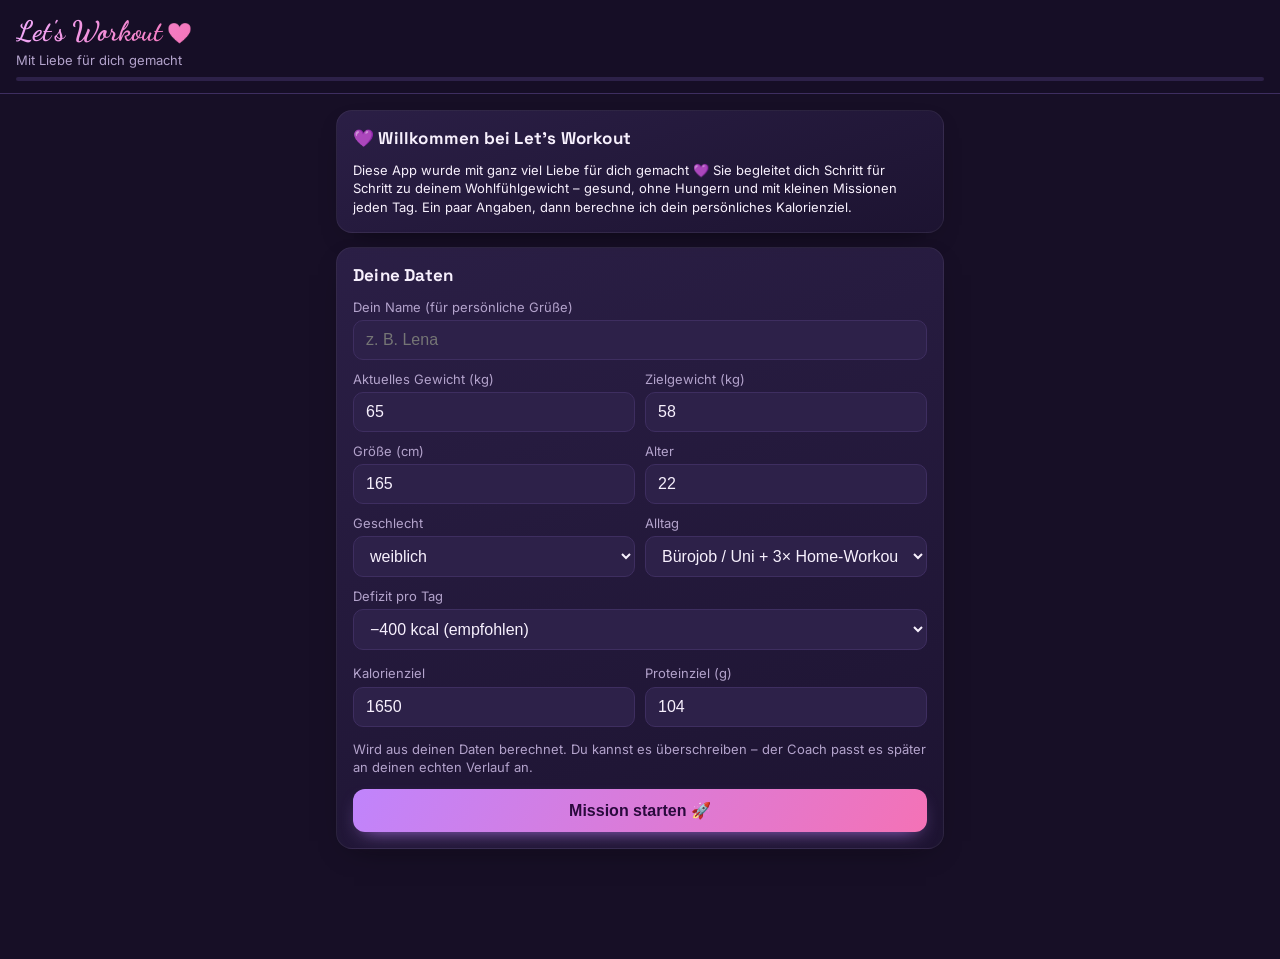
==== commit 9f78fedc: "Name mit Apostroph: „Let's Workout“ Co-Authored-By: Claude Opus 5.5 <noreply@anthropic.com> Claude-S" ====
--- a/herz/index.html
+++ b/herz/index.html
@@ -6,8 +6,8 @@
   <meta name="theme-color" content="#170f26">
   <meta name="apple-mobile-web-app-capable" content="yes">
   <meta name="apple-mobile-web-app-status-bar-style" content="black-translucent">
-  <meta name="apple-mobile-web-app-title" content="Lets Workout">
-  <title>Lets Workout</title>
+  <meta name="apple-mobile-web-app-title" content="Let's Workout">
+  <title>Let's Workout</title>
   <link rel="manifest" href="manifest.webmanifest">
   <link rel="icon" href="icons/icon.svg" type="image/svg+xml">
   <link rel="apple-touch-icon" href="icons/icon-180.png">
@@ -19,7 +19,7 @@
 <body>
   <header class="top">
     <div>
-      <div class="brand">Lets Workout</div>
+      <div class="brand">Let's Workout</div>
       <div class="sub" id="levelLine"></div>
     </div>
     <div class="streak" id="streakBadge" title="Tage in Folge im Kalorienziel"></div>
